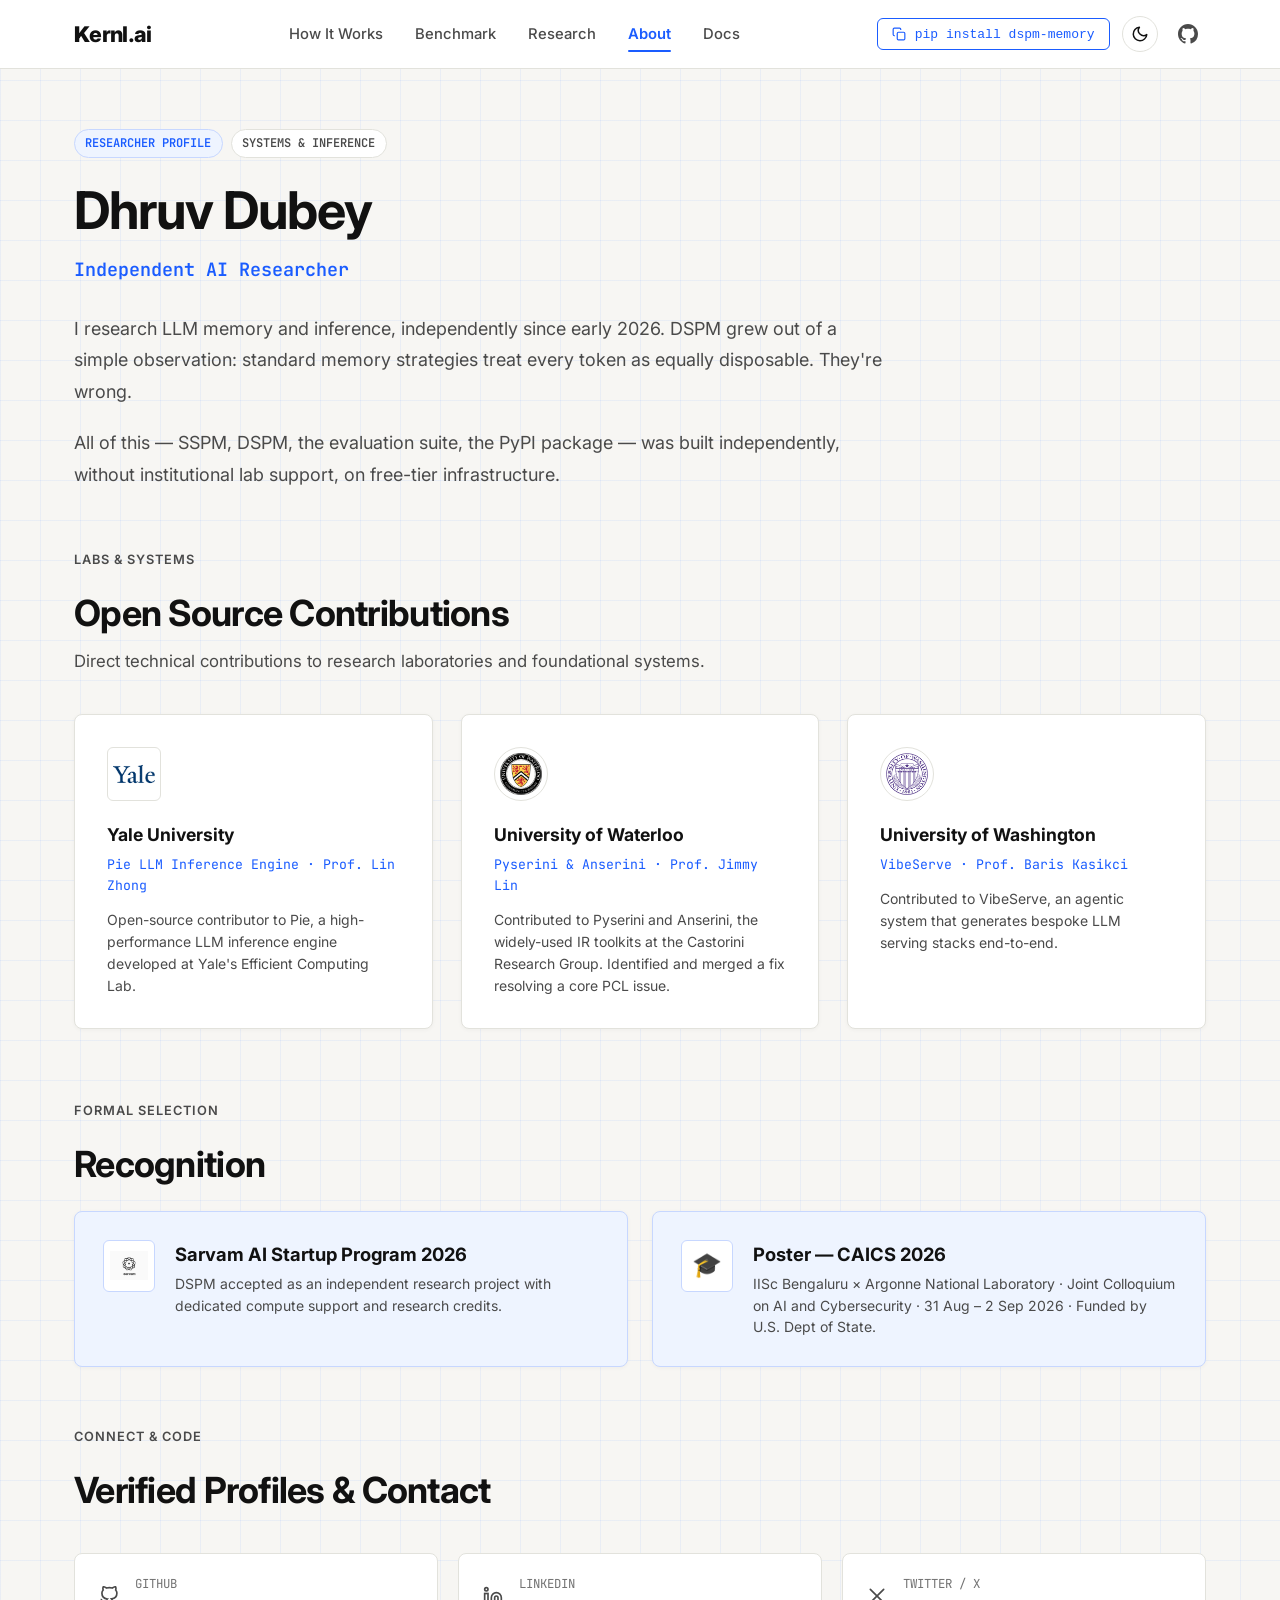
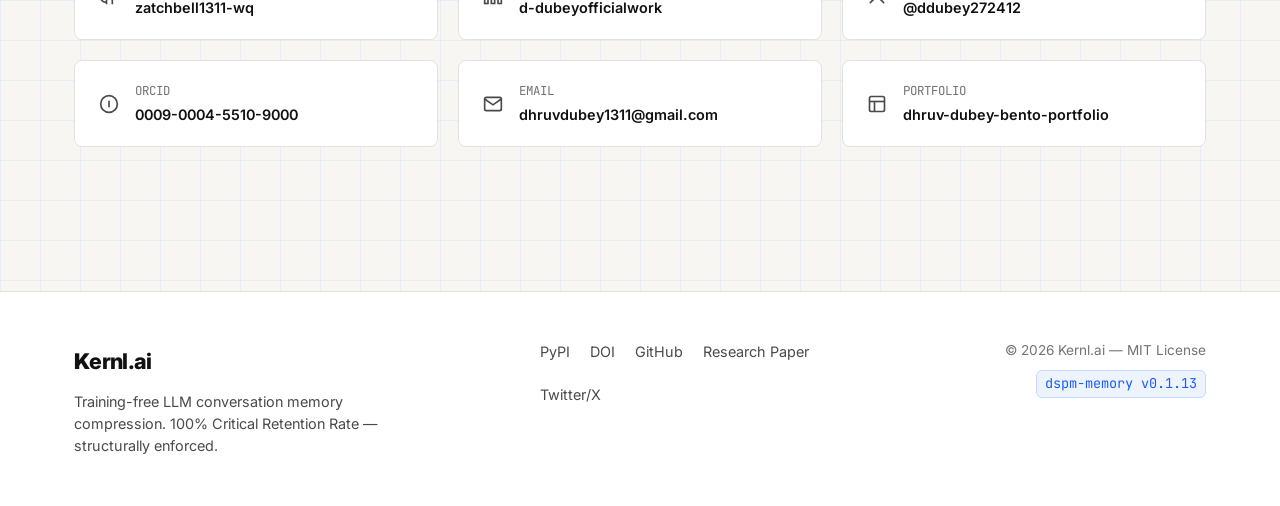
==== about.html @ 8ce54ee8 "feat: complete Kernl.ai website with editorial design, DSPM research, benchmarks, and Vercel config" ====
<!DOCTYPE html>
<html lang="en">
<head>
  <script>
    (function() {
      const t = localStorage.getItem('kernl-theme');
      const s = window.matchMedia('(prefers-color-scheme: dark)').matches ? 'dark' : 'light';
      document.documentElement.setAttribute('data-theme', t || s);
    })();
  </script>
  <meta charset="UTF-8">
  <meta name="viewport" content="width=device-width, initial-scale=1.0">
  <title>About — Dhruv Dubey &middot; Kernl.ai</title>
  <meta name="description" content="Dhruv Dubey is an independent AI researcher working on LLM memory and inference. Creator of DSPM and open-source contributor to Yale, UW, and Waterloo projects.">
  <link rel="icon" type="image/svg+xml" href="favicon.svg">
  <link rel="stylesheet" href="styles.css">
</head>
<body>

  <!-- Page Transition & Loading Splash Screen -->
  <div id="splash-screen">
    <div class="splash-content">
      <div class="splash-logo kernl-logo">
        <span class="logo-mark">K</span><span class="logo-suffix">ernl.ai</span>
      </div>
      <div class="splash-sub">Dynamic Semantic Patch Memory</div>
      <div class="splash-redirect-info"></div>
    </div>
  </div>

  <!-- Shared Top Navigation -->
  <header class="site-header">
    <div class="container nav-container">
      <a href="index.html" class="kernl-logo" aria-label="Kernl.ai Home">
        <span class="logo-mark">K</span><span class="logo-suffix">ernl.ai</span>
      </a>

      <nav>
        <ul class="nav-links">
          <li><a href="how-it-works.html" class="nav-link">How It Works</a></li>
          <li><a href="benchmark.html" class="nav-link">Benchmark</a></li>
          <li><a href="research.html" class="nav-link">Research</a></li>
          <li><a href="about.html" class="nav-link active">About</a></li>
          <li><a href="https://github.com/zatchbell1311-wq/Kernl#readme" target="_blank" rel="noopener noreferrer" class="nav-link">Docs</a></li>
        </ul>
      </nav>

      <div class="nav-actions">
        <button class="pip-copy-btn" title="Click to copy installation command">
          <svg class="copy-icon" viewBox="0 0 24 24">
            <rect x="9" y="9" width="13" height="13" rx="2" ry="2"></rect>
            <path d="M5 15H4a2 2 0 0 1-2-2V4a2 2 0 0 1 2-2h9a2 2 0 0 1 2 2v1"></path>
          </svg>
          <code>pip install dspm-memory</code>
          <span class="tooltip">Copied!</span>
        </button>

        <!-- Theme Toggle Button -->
        <button class="theme-toggle-btn" id="theme-toggle" aria-label="Switch to dark mode" title="Switch to dark mode">
          <svg viewBox="0 0 24 24"><path d="M21 12.79A9 9 0 1 1 11.21 3 7 7 0 0 0 21 12.79z"></path></svg>
        </button>

        <a href="https://github.com/zatchbell1311-wq/Kernl" target="_blank" rel="noopener noreferrer" class="nav-icon-link" aria-label="Kernl on GitHub">
          <svg viewBox="0 0 24 24">
            <path d="M12 0C5.37 0 0 5.37 0 12c0 5.31 3.435 9.795 8.205 11.385.6.105.825-.255.825-.57 0-.285-.015-1.23-.015-2.235-3.015.555-3.795-.735-4.035-1.41-.135-.345-.72-1.41-1.23-1.695-.42-.225-1.02-.78-.015-.795.945-.015 1.62.87 1.845 1.23 1.08 1.815 2.805 1.305 3.495.99.105-.78.42-1.305.765-1.605-2.67-.3-5.46-1.335-5.46-5.925 0-1.305.465-2.385 1.23-3.225-.12-.3-.54-1.53.12-3.18 0 0 1.005-.315 3.3 1.23.96-.27 1.98-.405 3-.405s2.04.135 3 .405c2.295-1.56 3.3-1.23 3.3-1.23.66 1.65.24 2.88.12 3.18.765.84 1.23 1.905 1.23 3.225 0 4.605-2.805 5.625-5.475 5.925.435.375.81 1.095.81 2.22 0 1.605-.015 2.895-.015 3.3 0 .315.225.69.825.57A12.02 12.02 0 0024 12c0-6.63-5.37-12-12-12z"/>
          </svg>
        </a>

        <button class="mobile-toggle" aria-label="Toggle navigation menu">
          <svg viewBox="0 0 24 24">
            <line x1="3" y1="12" x2="21" y2="12"></line>
            <line x1="3" y1="6" x2="21" y2="6"></line>
            <line x1="3" y1="18" x2="21" y2="18"></line>
          </svg>
        </button>
      </div>
    </div>

    <!-- Mobile Drawer -->
    <div class="mobile-drawer">
      <a href="how-it-works.html" class="nav-link">How It Works</a>
      <a href="benchmark.html" class="nav-link">Benchmark</a>
      <a href="research.html" class="nav-link">Research</a>
      <a href="about.html" class="nav-link active">About</a>
      <a href="https://github.com/zatchbell1311-wq/Kernl#readme" target="_blank" rel="noopener noreferrer" class="nav-link">Docs</a>
      <button class="pip-copy-btn copy-pip-action" style="width: 100%; justify-content: center;">
        <code>pip install dspm-memory</code>
      </button>
    </div>
  </header>

  <!-- Page Content -->
  <main>
    <div class="container" style="padding-top: 60px; padding-bottom: 80px;">
      
      <!-- Profile & Header Section -->
      <header class="author-header">
        <div>
          <div class="badge-row">
            <span class="badge blue-tint">RESEARCHER PROFILE</span>
            <span class="badge">SYSTEMS &amp; INFERENCE</span>
          </div>
          <h1 class="section-title" style="font-size: 3.25rem;">
            Dhruv Dubey
          </h1>
          <div style="font-family: var(--font-mono); font-size: 1.15rem; color: var(--accent); font-weight: 600; margin-bottom: 1.75rem;">
            Independent AI Researcher
          </div>

          <div style="font-size: 1.125rem; color: var(--text); line-height: 1.75; max-width: 820px;">
            <p style="margin-bottom: 1.25rem;">
              I research LLM memory and inference, independently since early 2026. DSPM grew out of a simple observation: standard memory strategies treat every token as equally disposable. They're wrong.
            </p>
            <p>
              All of this &mdash; SSPM, DSPM, the evaluation suite, the PyPI package &mdash; was built independently, without institutional lab support, on free-tier infrastructure.
            </p>
          </div>
        </div>
      </header>

      <!-- Open Source Contributions (With Real Logos) -->
      <section style="margin: 60px 0;">
        <span class="section-label">LABS &amp; SYSTEMS</span>
        <h2 class="section-title">Open Source Contributions</h2>
        <p class="section-subtitle">
          Direct technical contributions to research laboratories and foundational systems.
        </p>

        <div class="contrib-grid">
          
          <!-- YALE UNIVERSITY -->
          <div class="contrib-card">
            <div class="contrib-logo-box" title="Yale University Official Logo">
              <img src="images/yale-white-badge.png" alt="Yale University Logo" class="brand-logo-img">
            </div>
            <h3 class="contrib-univ">Yale University</h3>
            <div class="contrib-lab">Pie LLM Inference Engine &middot; Prof. Lin Zhong</div>
            <p class="contrib-desc">
              Open-source contributor to Pie, a high-performance LLM inference engine developed at Yale's Efficient Computing Lab.
            </p>
          </div>

          <!-- UNIVERSITY OF WATERLOO -->
          <div class="contrib-card">
            <div class="contrib-logo-box round-badge" title="University of Waterloo Official Heraldic Seal">
              <img src="images/waterloo-seal.png" alt="University of Waterloo Seal" class="brand-logo-img">
            </div>
            <h3 class="contrib-univ">University of Waterloo</h3>
            <div class="contrib-lab">Pyserini &amp; Anserini &middot; Prof. Jimmy Lin</div>
            <p class="contrib-desc">
              Contributed to Pyserini and Anserini, the widely-used IR toolkits at the Castorini Research Group. Identified and merged a fix resolving a core PCL issue.
            </p>
          </div>

          <!-- UNIVERSITY OF WASHINGTON -->
          <div class="contrib-card">
            <div class="contrib-logo-box round-badge" title="University of Washington Official Seal">
              <img src="images/uw-seal.png" alt="University of Washington Seal" class="brand-logo-img">
            </div>
            <h3 class="contrib-univ">University of Washington</h3>
            <div class="contrib-lab">VibeServe &middot; Prof. Baris Kasikci</div>
            <p class="contrib-desc">
              Contributed to VibeServe, an agentic system that generates bespoke LLM serving stacks end-to-end.
            </p>
          </div>

        </div>
      </section>

      <!-- Recognition Section (Sarvam AI & CAICS) -->
      <section style="margin: 60px 0;">
        <span class="section-label">FORMAL SELECTION</span>
        <h2 class="section-title">Recognition</h2>

        <div style="display: grid; grid-template-columns: 1fr 1fr; gap: 1.5rem; margin-top: 1.5rem;">
          
          <!-- Sarvam AI Card -->
          <div class="card" style="display: flex; gap: 1.25rem; align-items: flex-start; background: var(--recog-bg); border-color: var(--recog-border);">
            <div style="width: 52px; height: 52px; border-radius: var(--radius-sm); background: var(--surface); border: 1px solid var(--recog-border); display: flex; align-items: center; justify-content: center; flex-shrink: 0; padding: 6px;">
              <img src="images/sarvam-official.png" alt="Sarvam AI Official Logo" class="brand-logo-img sarvam-brand-img">
            </div>
            <div>
              <h3 style="font-size: 1.15rem; font-weight: 700; color: var(--heading); margin-bottom: 0.25rem;">
                Sarvam AI Startup Program 2026
              </h3>
              <p style="font-size: 0.875rem; color: var(--text); line-height: 1.55;">
                DSPM accepted as an independent research project with dedicated compute support and research credits.
              </p>
            </div>
          </div>

          <!-- Poster CAICS Card -->
          <div class="card" style="display: flex; gap: 1.25rem; align-items: flex-start; background: var(--recog-bg); border-color: var(--recog-border);">
            <div style="width: 52px; height: 52px; border-radius: var(--radius-sm); background: var(--surface); border: 1px solid var(--recog-border); display: flex; align-items: center; justify-content: center; flex-shrink: 0; font-size: 1.5rem;">
              🎓
            </div>
            <div>
              <h3 style="font-size: 1.15rem; font-weight: 700; color: var(--heading); margin-bottom: 0.25rem;">
                Poster &mdash; CAICS 2026
              </h3>
              <p style="font-size: 0.875rem; color: var(--text); line-height: 1.55;">
                IISc Bengaluru &times; Argonne National Laboratory &middot; Joint Colloquium on AI and Cybersecurity &middot; 31 Aug &ndash; 2 Sep 2026 &middot; Funded by U.S. Dept of State.
              </p>
            </div>
          </div>

        </div>
      </section>

      <!-- Links Row -->
      <section style="margin: 60px 0 20px;">
        <span class="section-label">CONNECT &amp; CODE</span>
        <h2 class="section-title">Verified Profiles &amp; Contact</h2>

        <div class="links-row-grid">
          
          <!-- GitHub -->
          <a href="https://github.com/zatchbell1311-wq" target="_blank" rel="noopener noreferrer" class="link-contact-card">
            <svg viewBox="0 0 24 24">
              <path d="M9 19c-5 1.5-5-2.5-7-3m14 6v-3.87a3.37 3.37 0 0 0-.94-2.61c3.14-.35 6.44-1.54 6.44-7A5.44 5.44 0 0 0 20 4.77 5.07 5.07 0 0 0 19.91 1S18.73.65 16 2.48a13.38 13.38 0 0 0-7 0C6.27.65 5.09 1 5.09 1A5.07 5.07 0 0 0 5 4.77a5.44 5.44 0 0 0-1.5 3.78c0 5.42 3.3 6.61 6.44 7A3.37 3.37 0 0 0 9 18.13V22"></path>
            </svg>
            <div>
              <div class="info-title">GitHub</div>
              <div class="info-val">zatchbell1311-wq</div>
            </div>
          </a>

          <!-- LinkedIn -->
          <a href="https://linkedin.com/in/d-dubeyofficialwork" target="_blank" rel="noopener noreferrer" class="link-contact-card">
            <svg viewBox="0 0 24 24">
              <path d="M16 8a6 6 0 0 1 6 6v7h-4v-7a2 2 0 0 0-2-2 2 2 0 0 0-2 2v7h-4v-7a6 6 0 0 1 6-6z"></path>
              <rect x="2" y="9" width="4" height="12"></rect>
              <circle cx="4" cy="4" r="2"></circle>
            </svg>
            <div>
              <div class="info-title">LinkedIn</div>
              <div class="info-val">d-dubeyofficialwork</div>
            </div>
          </a>

          <!-- Twitter/X -->
          <a href="https://x.com/ddubey272412" target="_blank" rel="noopener noreferrer" class="link-contact-card">
            <svg viewBox="0 0 24 24" fill="none">
              <path d="M4 4l16 16m0-16L4 20" stroke="currentColor" stroke-width="2" stroke-linecap="round"/>
            </svg>
            <div>
              <div class="info-title">Twitter / X</div>
              <div class="info-val">@ddubey272412</div>
            </div>
          </a>

          <!-- ORCID -->
          <a href="https://orcid.org/0009-0004-5510-9000" target="_blank" rel="noopener noreferrer" class="link-contact-card">
            <svg viewBox="0 0 24 24">
              <circle cx="12" cy="12" r="10"></circle>
              <line x1="12" y1="8" x2="12" y2="16"></line>
              <line x1="8" y1="8" x2="8.01" y2="8"></line>
            </svg>
            <div>
              <div class="info-title">ORCID</div>
              <div class="info-val">0009-0004-5510-9000</div>
            </div>
          </a>

          <!-- Email -->
          <a href="mailto:dhruvdubey1311@gmail.com" class="link-contact-card">
            <svg viewBox="0 0 24 24">
              <path d="M4 4h16c1.1 0 2 .9 2 2v12c0 1.1-.9 2-2 2H4c-1.1 0-2-.9-2-2V6c0-1.1.9-2 2-2z"></path>
              <polyline points="22,6 12,13 2,6"></polyline>
            </svg>
            <div>
              <div class="info-title">Email</div>
              <div class="info-val">dhruvdubey1311@gmail.com</div>
            </div>
          </a>

          <!-- Portfolio -->
          <a href="https://dhruv-dubey-bento-portfolio.vercel.app" target="_blank" rel="noopener noreferrer" class="link-contact-card">
            <svg viewBox="0 0 24 24">
              <rect x="3" y="3" width="18" height="18" rx="2" ry="2"></rect>
              <line x1="3" y1="9" x2="21" y2="9"></line>
              <line x1="9" y1="21" x2="9" y2="9"></line>
            </svg>
            <div>
              <div class="info-title">Portfolio</div>
              <div class="info-val">dhruv-dubey-bento-portfolio</div>
            </div>
          </a>

        </div>
      </section>

    </div>
  </main>

  <!-- Shared Footer -->
  <footer class="site-footer">
    <div class="container footer-container">
      <div class="footer-brand">
        <a href="index.html" class="kernl-logo">
          <span class="logo-mark">K</span><span class="logo-suffix">ernl.ai</span>
        </a>
        <p>
          Training-free LLM conversation memory compression. 100% Critical Retention Rate — structurally enforced.
        </p>
      </div>

      <div class="footer-center-links">
        <a href="https://pypi.org/project/dspm-memory/" target="_blank" rel="noopener noreferrer">PyPI</a>
        <a href="https://doi.org/10.5281/zenodo.19438636" target="_blank" rel="noopener noreferrer">DOI</a>
        <a href="https://github.com/zatchbell1311-wq/Kernl" target="_blank" rel="noopener noreferrer">GitHub</a>
        <a href="research.html">Research Paper</a>
        <a href="https://x.com/ddubey272412" target="_blank" rel="noopener noreferrer">Twitter/X</a>
      </div>

      <div class="footer-right">
        <div>&copy; 2026 Kernl.ai &mdash; MIT License</div>
        <div class="version-tag">dspm-memory v0.1.13</div>
      </div>
    </div>
  </footer>

  <script src="main.js"></script>
</body>
</html>
---- styles.css ----
/* ==========================================================================
   KERNL.AI — WARM EDITORIAL DESIGN SYSTEM WITH DUAL THEME (LIGHT + DARK)
   Light: Warm Off-White (#F7F6F3), Serif Hero, Pure Blue (#1A5CFF) Accents
   Dark:  Warm Deep Near-Black (#0D0D0F), Surface (#16161A), Shifted Blue (#4D8FFF)
   ========================================================================== */

@import url('https://fonts.googleapis.com/css2?family=Inter:wght@400;500;600;700;800&family=JetBrains+Mono:wght@400;500;600;700&family=Lora:ital,wght@0,600;0,700;1,600;1,700&display=swap');

:root {
  /* LIGHT THEME PALETTE */
  --bg:           #F7F6F3;
  --surface:      #FFFFFF;
  --surface-hover:#FAF9F6;
  --text:         #4A4A4A;
  --text-muted:   #737373;
  --heading:      #111111;
  --accent:       #1A5CFF;
  --accent-hover: #0f4de0;
  --accent-light: #EEF4FF;
  --border:       #E2E2DC;

  /* Code block */
  --code-bg:      #1A1A1A;
  --code-border:  #333333;
  --code-accent:  #00C9A7;
  --code-text:    #E2E2DC;

  /* Recognition & Highlights */
  --recog-bg:     #EEF4FF;
  --recog-border: #C7D7FF;

  /* Problem section columns */
  --without-bg:    #FFF8F8;
  --without-border:#FFD5D5;
  --with-bg:       #F0F7FF;
  --with-border:   #C7D7FF;

  --danger-red:   #CC2222;

  /* Navbar & Footer */
  --navbar-bg:    #FFFFFF;
  --footer-bg:    #FFFFFF;
  --logo-text:    #111111;
  --logo-accent:  #1A5CFF;

  /* CTA & Toggle */
  --pip-bg:       #FFFFFF;
  --pip-border:   #1A5CFF;
  --pip-text:     #1A5CFF;
  --pip-hover-bg: #1A5CFF;
  --pip-hover-text:#FFFFFF;

  --toggle-hover-bg: #EEF4FF;

  /* Line Grid Background */
  --grid-line-color: rgba(26, 92, 255, 0.06);

  --font-sans: 'Inter', -apple-system, BlinkMacSystemFont, "Segoe UI", Roboto, sans-serif;
  --font-serif: 'Lora', Georgia, Cambria, "Times New Roman", serif;
  --font-mono: 'JetBrains Mono', ui-monospace, Menlo, Monaco, monospace;

  --radius-sm: 6px;
  --radius-md: 8px;
  --radius-lg: 12px;
  --radius-full: 9999px;

  --transition-fast: 150ms cubic-bezier(0.4, 0, 0.2, 1);
  --transition-logo: 600ms cubic-bezier(0.2, 0.8, 0.2, 1);
  --transition-theme: 300ms ease;
}

[data-theme="dark"] {
  /* DARK THEME PALETTE */
  --bg:           #0D0D0F;
  --surface:      #16161A;
  --surface-hover:#1F1F24;
  --text:         #C8C8D0;
  --text-muted:   #888894;
  --heading:      #F0F0F5;
  --accent:       #4D8FFF; /* shifted lighter blue for dark contrast */
  --accent-hover: #6ea4ff;
  --accent-light: #0F1628;
  --border:       #1E1E2A;

  /* Code block */
  --code-bg:      #0A0A0C;
  --code-border:  #1E1E2A;
  --code-accent:  #00C9A7;
  --code-text:    #D5D5E0;

  /* Recognition */
  --recog-bg:     #0F1628;
  --recog-border: #1E2E4A;

  /* Problem section columns */
  --without-bg:    #1A0E0E;
  --without-border:#3A1A1A;
  --with-bg:       #0A1220;
  --with-border:   #1A2A40;

  --danger-red:   #FF5555;

  /* Navbar & Footer */
  --navbar-bg:    #0D0D0F;
  --footer-bg:    #0D0D0F;
  --logo-text:    #F0F0F5;
  --logo-accent:  #4D8FFF;

  /* CTA & Toggle */
  --pip-bg:       #16161A;
  --pip-border:   #1E1E2A;
  --pip-text:     #4D8FFF;
  --pip-hover-bg: #0A0A0C;
  --pip-hover-text:#4D8FFF;

  --toggle-hover-bg: #1E1E2E;

  /* Line Grid Background */
  --grid-line-color: rgba(77, 143, 255, 0.04);
}

/* --------------------------------------------------------------------------
   Reset & Page Scaffolding with Theme Transitions
   -------------------------------------------------------------------------- */
*, *::before, *::after {
  box-sizing: border-box;
  margin: 0;
  padding: 0;
  transition: background-color var(--transition-theme),
              color var(--transition-theme),
              border-color var(--transition-theme);
}

html {
  font-size: 16px;
  scroll-behavior: smooth;
  background-color: var(--bg);
  color: var(--text);
  font-family: var(--font-sans);
  -webkit-font-smoothing: antialiased;
  -moz-osx-font-smoothing: grayscale;
}

body {
  min-height: 100vh;
  display: flex;
  flex-direction: column;
  background-color: var(--bg);
  background-image: 
    linear-gradient(var(--grid-line-color) 1px, transparent 1px),
    linear-gradient(90deg, var(--grid-line-color) 1px, transparent 1px);
  background-size: 40px 40px;
  line-height: 1.6;
  color: var(--text);
  overflow-x: hidden;
}

main {
  flex: 1;
}

/* Scrollbar */
::-webkit-scrollbar {
  width: 8px;
  height: 8px;
}

::-webkit-scrollbar-track {
  background: var(--bg);
}

::-webkit-scrollbar-thumb {
  background: var(--border);
  border-radius: 4px;
}

::-webkit-scrollbar-thumb:hover {
  background: var(--accent);
}

a {
  color: var(--accent);
  text-decoration: none;
}

a:hover {
  color: var(--accent-hover);
}

.container {
  width: 100%;
  max-width: 1180px;
  margin: 0 auto;
  padding: 0 1.5rem;
}

/* --------------------------------------------------------------------------
   BRAND & LOGO ANIMATION (K absorbs ernl.ai)
   -------------------------------------------------------------------------- */
.kernl-logo {
  display: inline-flex;
  align-items: center;
  font-family: var(--font-sans);
  font-weight: 800;
  font-size: 1.35rem;
  letter-spacing: -0.03em;
  color: var(--logo-text);
  text-decoration: none;
  cursor: pointer;
  user-select: none;
  padding: 0.25rem 0;
}

.logo-mark {
  display: inline-block;
  color: var(--logo-text);
  font-weight: 900;
  transform-origin: center left;
  transition: transform var(--transition-logo), color var(--transition-logo);
}

.logo-suffix {
  display: inline-block;
  overflow: hidden;
  white-space: nowrap;
  max-width: 120px;
  opacity: 1;
  color: var(--logo-text);
  transform: translateX(0);
  transition: max-width var(--transition-logo), opacity var(--transition-logo), transform var(--transition-logo);
}

/* Hover & Splash Absorption */
.kernl-logo:hover .logo-mark,
.kernl-logo.absorbed .logo-mark {
  transform: scale(1.35);
  color: var(--logo-accent);
}

.kernl-logo:hover .logo-suffix,
.kernl-logo.absorbed .logo-suffix {
  max-width: 0;
  opacity: 0;
  transform: translateX(-16px) scale(0.6);
  pointer-events: none;
}

/* --------------------------------------------------------------------------
   PAGE TRANSITION & SPLASH SCREEN (Universal Across All Pages & Redirects)
   -------------------------------------------------------------------------- */
#splash-screen {
  position: fixed;
  inset: 0;
  background-color: var(--bg);
  background-image: 
    linear-gradient(var(--grid-line-color) 1px, transparent 1px),
    linear-gradient(90deg, var(--grid-line-color) 1px, transparent 1px);
  background-size: 40px 40px;
  z-index: 99999;
  display: flex;
  flex-direction: column;
  align-items: center;
  justify-content: center;
  opacity: 1;
  visibility: visible;
  transition: opacity 0.35s cubic-bezier(0.16, 1, 0.3, 1), visibility 0.35s ease;
  pointer-events: auto;
}

#splash-screen.fade-out {
  opacity: 0;
  visibility: hidden;
  pointer-events: none;
}

#splash-screen.navigating-out {
  opacity: 1;
  visibility: visible;
  pointer-events: auto;
}

.splash-content {
  display: flex;
  flex-direction: column;
  align-items: center;
  justify-content: center;
  text-align: center;
  padding: 2rem;
}

.splash-logo {
  font-size: 3.8rem;
  font-weight: 800;
  letter-spacing: -0.04em;
  display: inline-flex;
  align-items: center;
  justify-content: center;
}

.splash-logo .logo-mark {
  font-size: 4.2rem;
  font-weight: 900;
  color: var(--logo-text);
  transform-origin: center;
  transition: transform 0.45s cubic-bezier(0.16, 1, 0.3, 1),
              color 0.35s ease,
              filter 0.35s ease;
}

.splash-logo .logo-suffix {
  font-size: 3.8rem;
  color: var(--logo-text);
  max-width: 240px;
  overflow: hidden;
  white-space: nowrap;
  display: inline-block;
  opacity: 1;
  transform: translateX(0);
  transition: max-width 0.45s cubic-bezier(0.16, 1, 0.3, 1),
              opacity 0.35s ease,
              transform 0.45s cubic-bezier(0.16, 1, 0.3, 1);
}

/* Absorbed state for Splash & Navigation transitions */
.splash-logo.absorbed .logo-mark,
.kernl-logo.absorbed .logo-mark {
  transform: scale(1.4);
  color: var(--accent);
  filter: drop-shadow(0 0 20px rgba(26, 92, 255, 0.5));
}

[data-theme="dark"] .splash-logo.absorbed .logo-mark,
[data-theme="dark"] .kernl-logo.absorbed .logo-mark {
  filter: drop-shadow(0 0 24px rgba(77, 143, 255, 0.7));
}

.splash-logo.absorbed .logo-suffix,
.kernl-logo.absorbed .logo-suffix {
  max-width: 0;
  opacity: 0;
  transform: translateX(-30px) scale(0.5);
  pointer-events: none;
}

.splash-sub {
  margin-top: 1.5rem;
  font-family: var(--font-mono);
  font-size: 0.85rem;
  color: var(--text-muted);
  letter-spacing: 0.1em;
  text-transform: uppercase;
}

.splash-redirect-info {
  margin-top: 1rem;
  font-family: var(--font-mono);
  font-size: 0.85rem;
  color: var(--accent);
  opacity: 0;
  transform: translateY(6px);
  transition: all 0.25s ease;
}

.splash-redirect-info.visible {
  opacity: 1;
  transform: translateY(0);
}

/* --------------------------------------------------------------------------
   NAVBAR & THEME TOGGLE
   -------------------------------------------------------------------------- */
.site-header {
  position: sticky;
  top: 0;
  z-index: 100;
  width: 100%;
  background: var(--navbar-bg);
  border-bottom: 1px solid var(--border);
}

.nav-container {
  display: flex;
  align-items: center;
  justify-content: space-between;
  height: 4.25rem;
}

.nav-links {
  display: flex;
  align-items: center;
  gap: 2rem;
  list-style: none;
}

.nav-link {
  font-size: 0.925rem;
  font-weight: 500;
  color: var(--text);
  position: relative;
  padding: 0.4rem 0;
}

.nav-link:hover {
  color: var(--heading);
}

.nav-link.active {
  color: var(--accent);
  font-weight: 600;
}

.nav-link.active::after {
  content: '';
  position: absolute;
  bottom: -2px;
  left: 0;
  right: 0;
  height: 2px;
  background: var(--accent);
  border-radius: 2px;
}

.nav-actions {
  display: flex;
  align-items: center;
  gap: 0.75rem;
}

/* Monospace Pip Install CTA Button */
.pip-copy-btn {
  display: inline-flex;
  align-items: center;
  gap: 0.55rem;
  padding: 0.45rem 0.9rem;
  font-family: var(--font-mono);
  font-size: 0.815rem;
  font-weight: 500;
  color: var(--pip-text);
  background: var(--pip-bg);
  border: 1px solid var(--pip-border);
  border-radius: var(--radius-sm);
  cursor: pointer;
  position: relative;
  transition: all var(--transition-fast);
}

.pip-copy-btn:hover {
  background: var(--pip-hover-bg);
  color: var(--pip-hover-text);
}

.pip-copy-btn .copy-icon {
  width: 14px;
  height: 14px;
  stroke: currentColor;
  stroke-width: 2;
  fill: none;
}

.pip-copy-btn .tooltip {
  position: absolute;
  top: calc(100% + 8px);
  left: 50%;
  transform: translateX(-50%);
  background: var(--heading);
  color: var(--bg);
  font-family: var(--font-mono);
  font-size: 0.75rem;
  padding: 0.3rem 0.65rem;
  border-radius: var(--radius-sm);
  box-shadow: 0 4px 12px rgba(0, 0, 0, 0.25);
  pointer-events: none;
  opacity: 0;
  visibility: hidden;
  transition: opacity 0.2s, visibility 0.2s;
  white-space: nowrap;
  z-index: 10;
}

.pip-copy-btn .tooltip.show {
  opacity: 1;
  visibility: visible;
}

/* Theme Toggle Button */
.theme-toggle-btn {
  width: 36px;
  height: 36px;
  border-radius: 50%;
  background: transparent;
  border: 1px solid var(--border);
  color: var(--heading);
  display: inline-flex;
  align-items: center;
  justify-content: center;
  cursor: pointer;
  padding: 0;
  font-size: 1.05rem;
  line-height: 1;
  transition: background-color var(--transition-fast), border-color var(--transition-fast);
  user-select: none;
}

.theme-toggle-btn:hover {
  background: var(--toggle-hover-bg);
}

.theme-toggle-btn svg {
  width: 18px;
  height: 18px;
  fill: none;
  stroke: currentColor;
  stroke-width: 2;
  stroke-linecap: round;
  stroke-linejoin: round;
}

.nav-icon-link {
  display: inline-flex;
  align-items: center;
  justify-content: center;
  width: 2.25rem;
  height: 2.25rem;
  border-radius: var(--radius-sm);
  color: var(--text);
}

.nav-icon-link:hover {
  color: var(--heading);
}

.nav-icon-link svg {
  width: 20px;
  height: 20px;
  fill: currentColor;
}

/* Mobile Nav Drawer */
.mobile-toggle {
  display: none;
  background: none;
  border: none;
  color: var(--heading);
  cursor: pointer;
  padding: 0.5rem;
}

.mobile-toggle svg {
  width: 24px;
  height: 24px;
  stroke: currentColor;
  stroke-width: 2;
}

.mobile-drawer {
  display: none;
  position: fixed;
  top: 4.25rem;
  left: 0;
  right: 0;
  background: var(--navbar-bg);
  border-bottom: 1px solid var(--border);
  padding: 1.5rem;
  flex-direction: column;
  gap: 1.25rem;
  z-index: 99;
}

.mobile-drawer.open {
  display: flex;
}

/* --------------------------------------------------------------------------
   FOOTER (Flush to bottom)
   -------------------------------------------------------------------------- */
.site-footer {
  margin-top: auto;
  border-top: 1px solid var(--border);
  background: var(--footer-bg);
  padding: 3rem 0;
  position: relative;
  z-index: 10;
}

.footer-container {
  display: grid;
  grid-template-columns: 1.5fr 1.2fr 1fr;
  gap: 2.5rem;
  align-items: start;
}

.footer-brand p {
  color: var(--text);
  font-size: 0.9rem;
  line-height: 1.55;
  margin-top: 0.5rem;
  max-width: 360px;
}

.footer-center-links {
  display: flex;
  flex-wrap: wrap;
  gap: 1.25rem;
  font-size: 0.9rem;
  color: var(--text);
}

.footer-center-links a {
  color: var(--text);
}

.footer-center-links a:hover {
  color: var(--accent);
}

.footer-right {
  text-align: right;
  font-size: 0.85rem;
  color: var(--text-muted);
}

.footer-right .version-tag {
  display: inline-block;
  font-family: var(--font-mono);
  color: var(--accent);
  background: var(--accent-light);
  padding: 0.15rem 0.5rem;
  border-radius: var(--radius-sm);
  margin-top: 0.5rem;
  border: 1px solid var(--recog-border);
}

/* --------------------------------------------------------------------------
   HERO CARD CONTAINER & ANIMATED GLITTER BORDER (CSS Houdini @property)
   -------------------------------------------------------------------------- */
@property --border-angle {
  syntax: '<angle>';
  initial-value: 0deg;
  inherits: false;
}

.hero-card {
  position: relative;
  background: #16161A;
  border-radius: 20px;
  padding: 48px;
  margin: 24px auto 40px;
  max-width: 1200px;
  overflow: hidden;
  box-shadow: 0 4px 30px rgba(0, 0, 0, 0.5);
  border: 1px solid rgba(255, 255, 255, 0.08);
}

/* Light mode adjustments */
:root:not([data-theme="dark"]) .hero-card,
[data-theme="light"] .hero-card {
  background: #FFFFFF;
  box-shadow: 0 2px 24px rgba(0, 0, 0, 0.06);
  border: 1px solid rgba(0, 0, 0, 0.06);
}

[data-theme="dark"] .hero-card {
  background: #16161A;
  box-shadow: 0 4px 30px rgba(0, 0, 0, 0.5);
  border: 1px solid rgba(255, 255, 255, 0.08);
}

/* STEP 2 — GLITTER BORDER (the moving line that traces the perimeter) */
.hero-card::before {
  content: '';
  position: absolute;
  inset: 0;
  border-radius: 20px;
  background: conic-gradient(
    from var(--border-angle),
    transparent 0%,
    transparent 65%,
    rgba(77, 143, 255, 0.15) 72%,
    rgba(77, 143, 255, 0.8) 78%,
    rgba(255, 255, 255, 0.95) 82%,
    rgba(77, 143, 255, 0.8) 86%,
    rgba(0, 201, 167, 0.4) 90%,
    transparent 95%,
    transparent 100%
  );
  -webkit-mask:
    linear-gradient(#fff 0 0) content-box,
    linear-gradient(#fff 0 0);
  -webkit-mask-composite: xor;
  mask-composite: exclude;
  padding: 1.5px;
  animation: border-rotate 3.5s linear infinite;
  z-index: 1;
  pointer-events: none;
  will-change: transform;
}

[data-theme="light"] .hero-card::before,
:root:not([data-theme="dark"]) .hero-card::before {
  opacity: 0.7;
}

[data-theme="dark"] .hero-card::before {
  opacity: 1;
}

@keyframes border-rotate {
  to { --border-angle: 360deg; }
}

/* Glow behind the moving line */
.hero-card::after {
  content: '';
  position: absolute;
  inset: 0;
  border-radius: 20px;
  background: conic-gradient(
    from var(--border-angle),
    transparent 0%,
    transparent 70%,
    rgba(77, 143, 255, 0.3) 80%,
    rgba(77, 143, 255, 0.1) 90%,
    transparent 100%
  );
  -webkit-mask:
    linear-gradient(#fff 0 0) content-box,
    linear-gradient(#fff 0 0);
  -webkit-mask-composite: xor;
  mask-composite: exclude;
  padding: 3px;
  filter: blur(8px);
  animation: border-rotate 3.5s linear infinite;
  z-index: 1;
  pointer-events: none;
  will-change: transform;
}

/* STEP 4 — BACKGROUND GLOW PATCHES */
.glow-patch {
  position: absolute;
  pointer-events: none;
  z-index: 0;
  border-radius: 50%;
  filter: blur(60px);
}

.glow-left {
  width: 500px;
  height: 400px;
  top: -100px;
  left: -100px;
  background: radial-gradient(
    ellipse,
    rgba(26, 92, 255, 0.12) 0%,
    transparent 70%
  );
}

[data-theme="light"] .glow-left,
:root:not([data-theme="dark"]) .glow-left {
  background: radial-gradient(
    ellipse,
    rgba(26, 92, 255, 0.07) 0%,
    transparent 70%
  );
}

.glow-right {
  width: 400px;
  height: 350px;
  top: -80px;
  right: -80px;
  background: radial-gradient(
    ellipse,
    rgba(0, 201, 167, 0.08) 0%,
    transparent 70%
  );
}

/* All actual hero content must be z-index: 1 so it sits above the glow patches */
.hero-card > *:not(.glow-patch) {
  position: relative;
  z-index: 1;
}

/* Recognition section patch */
.glow-patch-3 {
  inset: -30px;
  background: radial-gradient(
    ellipse at center,
    rgba(26, 92, 255, 0.05) 0%,
    transparent 60%
  );
  filter: blur(60px);
}

[data-theme="dark"] .glow-patch-3 {
  background: radial-gradient(
    ellipse at center,
    rgba(77, 143, 255, 0.075) 0%,
    transparent 60%
  );
}

@media (prefers-reduced-motion: reduce) {
  .hero-card::before,
  .hero-card::after {
    animation: none;
  }
}

.hero-grid {
  display: grid;
  grid-template-columns: 1.15fr 0.85fr;
  gap: 3.5rem;
  align-items: center;
}

/* Credential pill - prominent, above headline */
.hero-credential-pill {
  display: inline-flex;
  align-items: center;
  gap: 0.5rem;
  background: var(--accent-light);
  border: 1px solid var(--accent);
  color: var(--accent);
  font-size: 13px;
  font-weight: 500;
  padding: 0.4rem 0.9rem;
  border-radius: var(--radius-full);
  margin-bottom: 1.25rem;
  text-decoration: none;
  transition: all var(--transition-fast);
}

.hero-credential-pill:hover {
  filter: brightness(0.95);
  color: var(--accent-hover);
}

.badge-row {
  display: flex;
  flex-wrap: wrap;
  gap: 0.5rem;
  margin-bottom: 1.25rem;
}

.badge {
  display: inline-flex;
  align-items: center;
  font-family: var(--font-mono);
  font-size: 0.75rem;
  font-weight: 600;
  padding: 0.25rem 0.65rem;
  border-radius: var(--radius-full);
  background: var(--surface);
  border: 1px solid var(--border);
  color: var(--text);
  text-transform: uppercase;
}

.badge.blue-tint {
  background: var(--accent-light);
  border-color: var(--recog-border);
  color: var(--accent);
}

/* Hero Headline ONLY in Lora / Serif */
.hero-headline {
  font-family: var(--font-serif);
  font-weight: 700;
  font-size: 3.4rem;
  line-height: 1.15;
  color: var(--heading);
  letter-spacing: -0.02em;
  margin-bottom: 1.25rem;
}

.hero-headline .blue-line {
  color: var(--accent);
  display: block;
}

.hero-subheadline {
  font-size: 1.125rem;
  color: var(--text);
  line-height: 1.65;
  max-width: 580px;
}

.btn-group {
  display: flex;
  flex-wrap: wrap;
  gap: 1rem;
  margin-top: 2rem;
}

.btn {
  display: inline-flex;
  align-items: center;
  gap: 0.5rem;
  padding: 0.75rem 1.4rem;
  font-size: 0.925rem;
  font-weight: 600;
  border-radius: var(--radius-sm);
  cursor: pointer;
  transition: all var(--transition-fast);
  border: 1px solid transparent;
}

.btn-primary {
  background: var(--accent);
  color: #FFFFFF;
}

.btn-primary:hover {
  background: var(--accent-hover);
  color: #FFFFFF;
}

.btn-ghost {
  background: var(--surface);
  color: var(--heading);
  border: 1px solid var(--border);
}

.btn-ghost:hover {
  border-color: var(--text-muted);
  color: var(--heading);
}

/* --------------------------------------------------------------------------
   METRIC CARDS (White/Surface bg, left border accent: 3px solid accent)
   -------------------------------------------------------------------------- */
.metric-grid-4 {
  display: grid;
  grid-template-columns: repeat(4, 1fr);
  gap: 1.25rem;
  margin: 3rem 0;
}

.metric-card {
  background: var(--surface);
  border: 1px solid var(--border);
  border-left: 3px solid var(--accent);
  border-radius: var(--radius-md);
  padding: 1.5rem;
  box-shadow: 0 1px 4px rgba(0, 0, 0, 0.04);
  transition: transform var(--transition-fast);
}

.metric-card:hover {
  transform: translateY(-2px);
}

.metric-number {
  font-family: var(--font-sans);
  font-weight: 800;
  font-size: 2.5rem;
  color: var(--accent);
  line-height: 1;
  margin-bottom: 0.4rem;
}

.metric-label {
  font-family: var(--font-sans);
  font-weight: 600;
  font-size: 1rem;
  color: var(--heading);
  margin-bottom: 0.35rem;
}

.metric-desc {
  font-family: var(--font-sans);
  font-size: 13px;
  color: var(--text);
  line-height: 1.45;
}

/* --------------------------------------------------------------------------
   CODE QUICKSTART PANEL (Dark Contrast Island, Teal inside code only)
   -------------------------------------------------------------------------- */
.code-panel {
  background: var(--code-bg);
  border: 1px solid var(--code-border);
  border-radius: var(--radius-md);
  overflow: hidden;
  box-shadow: 0 10px 25px rgba(0, 0, 0, 0.15);
}

[data-theme="dark"] .code-panel {
  box-shadow: inset 0 0 0 1px var(--code-border), 0 10px 25px rgba(0, 0, 0, 0.4);
}

.code-header {
  display: flex;
  align-items: center;
  justify-content: space-between;
  padding: 0.75rem 1.25rem;
  background: #111111;
  border-bottom: 1px solid var(--code-border);
  font-family: var(--font-mono);
  font-size: 0.825rem;
  color: #A0A0A0;
}

.code-header .file-tab {
  display: flex;
  align-items: center;
  gap: 0.5rem;
  color: #EAEAEA;
  font-weight: 500;
}

.code-header .lang-badge {
  background: rgba(0, 201, 167, 0.15);
  color: var(--code-accent);
  padding: 0.15rem 0.5rem;
  border-radius: var(--radius-sm);
  font-size: 0.7rem;
  font-weight: 600;
}

.code-panel pre {
  margin: 0;
  padding: 1.25rem;
  background: transparent !important;
  font-family: var(--font-mono);
  font-size: 0.825rem;
  line-height: 1.6;
  overflow-x: auto;
  color: var(--code-text);
}

.code-panel pre code {
  font-family: var(--font-mono);
  background: transparent !important;
}

.code-panel .hljs-keyword,
.code-panel .hljs-built_in {
  color: var(--code-accent) !important;
}

.code-panel .hljs-string {
  color: #FFB86C !important;
}

.code-panel .hljs-comment {
  color: #737373 !important;
  font-style: italic;
}

.code-footer {
  display: flex;
  align-items: center;
  justify-content: space-between;
  padding: 0.75rem 1.25rem;
  background: #141414;
  border-top: 1px solid var(--code-border);
  font-family: var(--font-mono);
  font-size: 0.8rem;
}

.code-footer .quick-install {
  color: var(--code-accent);
  display: flex;
  align-items: center;
  gap: 0.5rem;
  cursor: pointer;
}

.code-footer .quick-install:hover {
  text-decoration: underline;
}

/* --------------------------------------------------------------------------
   RECOGNITION SECTION (3 prominent cards)
   -------------------------------------------------------------------------- */
.recognition-section {
  padding: 80px 0;
}

.section-label {
  font-family: var(--font-sans);
  font-size: 0.8rem;
  font-weight: 600;
  letter-spacing: 0.08em;
  text-transform: uppercase;
  color: var(--text);
  margin-bottom: 1.25rem;
  display: block;
}

.recognition-grid-3 {
  display: grid;
  grid-template-columns: repeat(3, 1fr);
  gap: 1.5rem;
}

.recognition-card {
  background: var(--recog-bg);
  border: 1px solid var(--recog-border);
  border-radius: var(--radius-md);
  padding: 1.75rem;
  display: flex;
  flex-direction: column;
  transition: transform var(--transition-fast);
}

.recognition-card:hover {
  transform: translateY(-2px);
}

.recognition-card-icon {
  width: 44px;
  height: 44px;
  border-radius: var(--radius-sm);
  background: var(--surface);
  border: 1px solid var(--recog-border);
  display: flex;
  align-items: center;
  justify-content: center;
  margin-bottom: 1rem;
  padding: 6px;
  flex-shrink: 0;
  font-size: 1.4rem;
}

.recognition-card-icon img {
  max-width: 100%;
  max-height: 100%;
  object-fit: contain;
}

[data-theme="dark"] .sarvam-brand-img {
  filter: invert(1) brightness(1.2);
}

.recognition-card h3 {
  font-size: 1.1rem;
  font-weight: 700;
  color: var(--heading);
  margin-bottom: 0.5rem;
}

.recognition-card p {
  font-size: 0.875rem;
  color: var(--text);
  line-height: 1.55;
}

/* --------------------------------------------------------------------------
   STATS ROW
   -------------------------------------------------------------------------- */
.stats-detailed-grid {
  display: grid;
  grid-template-columns: repeat(3, 1fr);
  gap: 1.5rem;
  margin: 3rem 0;
}

.stat-detailed-card {
  background: var(--surface);
  border: 1px solid var(--border);
  border-radius: var(--radius-md);
  padding: 2rem;
  box-shadow: 0 1px 4px rgba(0, 0, 0, 0.04);
}

.stat-detailed-card .val {
  font-size: 2.75rem;
  font-weight: 800;
  font-family: var(--font-sans);
  color: var(--accent);
  line-height: 1;
  margin-bottom: 0.75rem;
}

.stat-detailed-card h3 {
  font-size: 1.15rem;
  font-weight: 700;
  color: var(--heading);
  margin-bottom: 0.75rem;
}

.stat-detailed-card p {
  font-size: 0.9rem;
  color: var(--text);
  line-height: 1.55;
}

/* --------------------------------------------------------------------------
   THE PROBLEM SECTION (White/Surface bg, borders)
   -------------------------------------------------------------------------- */
.problem-section-wrapper {
  background: var(--surface);
  border-top: 1px solid var(--border);
  border-bottom: 1px solid var(--border);
  padding: 80px 0;
  margin: 40px 0;
}

.section-title {
  font-size: 2.25rem;
  font-weight: 700;
  color: var(--heading);
  letter-spacing: -0.02em;
  line-height: 1.25;
  margin-bottom: 0.75rem;
}

.section-subtitle {
  font-size: 1.05rem;
  color: var(--text);
  line-height: 1.6;
  max-width: 720px;
}

.problem-grid {
  display: grid;
  grid-template-columns: 1fr 1fr;
  gap: 2rem;
  margin-top: 2.5rem;
}

.problem-col {
  border-radius: var(--radius-md);
  padding: 2rem;
}

.problem-col.without {
  background: var(--without-bg);
  border: 1px solid var(--without-border);
}

.problem-col.with {
  background: var(--with-bg);
  border: 1px solid var(--with-border);
}

.problem-col-header {
  display: flex;
  align-items: center;
  gap: 0.75rem;
  margin-bottom: 1.5rem;
  padding-bottom: 1rem;
  border-bottom: 1px solid var(--border);
}

.problem-col-header h3 {
  font-size: 1.15rem;
  font-weight: 700;
  letter-spacing: -0.01em;
}

.problem-col.without .problem-col-header h3 {
  color: var(--danger-red);
}

.problem-col.with .problem-col-header h3 {
  color: var(--accent);
}

.problem-list {
  list-style: none;
  display: flex;
  flex-direction: column;
  gap: 1.1rem;
}

.problem-list li {
  display: flex;
  align-items: flex-start;
  gap: 0.75rem;
  font-size: 0.95rem;
  color: var(--text);
  line-height: 1.5;
}

.problem-bullet {
  font-weight: 800;
  font-size: 1.1rem;
  line-height: 1;
  flex-shrink: 0;
  margin-top: 0.15rem;
}

.problem-col.without .problem-bullet {
  color: var(--danger-red);
}

.problem-col.with .problem-bullet {
  color: var(--accent);
}

/* Design Rationale Quote */
.quote-banner {
  margin: 60px 0;
  padding: 3rem 2rem;
  text-align: center;
  border-radius: var(--radius-md);
  background: var(--surface);
  border: 1px solid var(--border);
}

.quote-banner blockquote {
  font-family: var(--font-serif);
  font-size: 1.35rem;
  font-style: italic;
  color: var(--heading);
  max-width: 820px;
  margin: 0 auto 1.25rem;
  line-height: 1.6;
}

.quote-banner cite {
  font-family: var(--font-sans);
  font-size: 0.85rem;
  color: var(--text-muted);
  font-style: normal;
  display: block;
}

/* --------------------------------------------------------------------------
   HOW IT WORKS, BENCHMARK, RESEARCH, ABOUT GENERAL CARDS & TABLES
   -------------------------------------------------------------------------- */
.card {
  background: var(--surface);
  border: 1px solid var(--border);
  border-radius: var(--radius-md);
  padding: 1.75rem;
  box-shadow: 0 1px 4px rgba(0, 0, 0, 0.04);
}

.pipeline-group-card {
  display: grid;
  grid-template-columns: 180px 200px 1fr;
  align-items: center;
  padding: 1.75rem 2rem;
  background: var(--surface);
  border: 1px solid var(--border);
  border-radius: var(--radius-md);
  margin-bottom: 1.25rem;
}

.pipeline-group-badge {
  font-family: var(--font-mono);
  font-size: 0.825rem;
  font-weight: 700;
  color: var(--accent);
  background: var(--accent-light);
  border: 1px solid var(--recog-border);
  padding: 0.35rem 0.75rem;
  border-radius: var(--radius-sm);
  display: inline-block;
}

.pipeline-group-name {
  font-size: 1.25rem;
  font-weight: 700;
  color: var(--heading);
}

.pipeline-group-stages {
  font-family: var(--font-mono);
  font-size: 0.85rem;
  color: var(--text-muted);
  display: block;
  margin-top: 0.2rem;
}

.walkthrough-panel {
  background: var(--surface);
  border: 1px solid var(--border);
  border-radius: var(--radius-md);
  padding: 2.25rem;
  margin: 3rem 0;
  box-shadow: 0 2px 8px rgba(0, 0, 0, 0.04);
}

.turn-timeline {
  display: flex;
  flex-direction: column;
  gap: 1.25rem;
}

.turn-bubble {
  display: flex;
  gap: 1.25rem;
  align-items: flex-start;
}

.turn-tag {
  font-family: var(--font-mono);
  font-size: 0.775rem;
  font-weight: 600;
  padding: 0.3rem 0.65rem;
  border-radius: var(--radius-sm);
  background: var(--surface-hover);
  border: 1px solid var(--border);
  color: var(--text);
  flex-shrink: 0;
  width: 90px;
  text-align: center;
}

.turn-tag.user {
  background: var(--accent-light);
  color: var(--accent);
  border: 1px solid var(--recog-border);
}

.turn-body {
  flex: 1;
  font-family: var(--font-mono);
  font-size: 0.875rem;
  padding: 0.75rem 1.25rem;
  border-radius: var(--radius-sm);
  background: var(--surface);
  border: 1px solid var(--border);
  color: var(--heading);
}

.turn-body.highlight-revision {
  border-color: var(--accent);
  background: var(--accent-light);
}

.compressed-output-box {
  margin-top: 2rem;
  padding: 1.5rem;
  background: var(--code-bg);
  border: 1px solid var(--code-border);
  border-radius: var(--radius-sm);
  color: var(--code-text);
}

.compressed-output-box .title {
  font-family: var(--font-mono);
  font-size: 0.8rem;
  color: var(--text-muted);
  margin-bottom: 0.5rem;
}

.compressed-output-box .output-code {
  font-family: var(--font-mono);
  font-size: 1rem;
  font-weight: 600;
  color: var(--code-accent);
  margin-bottom: 0.5rem;
}

.compressed-output-box .output-note {
  font-size: 0.85rem;
  color: var(--text-muted);
}

.provider-pills {
  display: flex;
  flex-wrap: wrap;
  gap: 0.75rem;
  margin: 1.5rem 0;
}

.provider-pill {
  padding: 0.5rem 1rem;
  border-radius: var(--radius-sm);
  background: var(--surface);
  border: 1px solid var(--border);
  font-family: var(--font-mono);
  font-size: 0.85rem;
  font-weight: 500;
  color: var(--heading);
}

/* Benchmark Tables & Charts */
.table-wrapper {
  overflow-x: auto;
  margin: 2rem 0;
  border-radius: var(--radius-md);
  border: 1px solid var(--border);
  background: var(--surface);
}

.benchmark-table {
  width: 100%;
  border-collapse: collapse;
  text-align: left;
  font-size: 0.925rem;
}

.benchmark-table th {
  padding: 1rem 1.5rem;
  background: var(--surface-hover);
  color: var(--text);
  font-family: var(--font-mono);
  font-size: 0.825rem;
  font-weight: 600;
  text-transform: uppercase;
  border-bottom: 1px solid var(--border);
}

.benchmark-table td {
  padding: 1.15rem 1.5rem;
  border-bottom: 1px solid var(--border);
  color: var(--heading);
}

.benchmark-table tr.highlight-row {
  background: var(--with-bg);
}

.table-badge {
  display: inline-flex;
  align-items: center;
  gap: 0.4rem;
  font-family: var(--font-mono);
  font-size: 0.8rem;
  font-weight: 600;
  padding: 0.25rem 0.6rem;
  border-radius: var(--radius-sm);
}

.table-badge.success {
  background: #E8F7F0;
  color: #0E804F;
  border: 1px solid #B8E6D0;
}

[data-theme="dark"] .table-badge.success {
  background: #0E291C;
  color: #10B981;
  border-color: #1E4A35;
}

.table-badge.fail {
  background: #FFF0F0;
  color: var(--danger-red);
  border: 1px solid var(--without-border);
}

[data-theme="dark"] .table-badge.fail {
  background: #2D0E0E;
  color: #FF5555;
  border-color: #4A1E1E;
}

.table-badge.blue {
  background: var(--accent-light);
  color: var(--accent);
  border: 1px solid var(--recog-border);
}

.bar-row {
  display: grid;
  grid-template-columns: 180px 1fr 70px;
  align-items: center;
  gap: 1.25rem;
  margin-bottom: 1rem;
}

.bar-label {
  font-size: 0.9rem;
  font-weight: 500;
  color: var(--text);
}

.bar-track {
  height: 24px;
  background: var(--surface-hover);
  border: 1px solid var(--border);
  border-radius: var(--radius-sm);
  overflow: hidden;
}

.bar-fill {
  height: 100%;
  background: var(--accent);
  border-radius: var(--radius-sm);
  transition: width 1s ease-out;
}

.bar-val {
  font-family: var(--font-mono);
  font-size: 0.9rem;
  font-weight: 600;
  color: var(--accent);
  text-align: right;
}

/* Ablation Grid */
.ablation-grid {
  display: grid;
  grid-template-columns: 1fr 1fr;
  gap: 1.5rem;
  margin: 2rem 0;
}

.ablation-card {
  padding: 1.75rem;
  border-radius: var(--radius-md);
  background: var(--surface);
  border: 1px solid var(--border);
}

.ablation-card.active {
  border-color: var(--recog-border);
  background: var(--with-bg);
}

.ablation-card.collapsed {
  border-color: var(--without-border);
  background: var(--without-bg);
}

.ablation-metric {
  font-size: 2.25rem;
  font-family: var(--font-sans);
  font-weight: 800;
  margin: 0.5rem 0;
}

/* Research Cards */
.preprints-grid {
  display: grid;
  grid-template-columns: 1fr 1fr;
  gap: 2rem;
  margin: 3rem 0;
}

.preprint-card {
  background: var(--surface);
  border: 1px solid var(--border);
  border-radius: var(--radius-md);
  padding: 2.25rem;
  display: flex;
  flex-direction: column;
  justify-content: space-between;
  box-shadow: 0 1px 4px rgba(0, 0, 0, 0.04);
}

.preprint-doi {
  font-family: var(--font-mono);
  font-size: 0.8rem;
  color: var(--accent);
  margin-bottom: 0.75rem;
  display: inline-block;
}

.preprint-title {
  font-size: 1.35rem;
  font-weight: 700;
  line-height: 1.3;
  margin-bottom: 1rem;
  color: var(--heading);
}

.preprint-summary {
  font-size: 0.9rem;
  color: var(--text);
  line-height: 1.6;
  margin-bottom: 1.75rem;
  flex-grow: 1;
}

.preprint-actions {
  display: flex;
  gap: 0.75rem;
}

/* About Page Styles */
.contrib-grid {
  display: grid;
  grid-template-columns: repeat(3, 1fr);
  gap: 1.75rem;
  margin: 2.5rem 0 4.5rem;
}

.contrib-card {
  background: var(--surface);
  border: 1px solid var(--border);
  border-radius: var(--radius-md);
  padding: 2rem;
  display: flex;
  flex-direction: column;
  box-shadow: 0 1px 4px rgba(0, 0, 0, 0.04);
}

.contrib-logo-box {
  width: 54px;
  height: 54px;
  border-radius: var(--radius-sm);
  display: flex;
  align-items: center;
  justify-content: center;
  margin-bottom: 1.25rem;
  background: #FFFFFF;
  border: 1px solid var(--border);
  flex-shrink: 0;
  overflow: hidden;
  padding: 5px;
}

.contrib-logo-box.round-badge {
  border-radius: 50%;
}

.brand-logo-img {
  max-width: 100%;
  max-height: 100%;
  object-fit: contain;
  display: block;
}

[data-theme="dark"] .sarvam-brand-img {
  filter: invert(1) brightness(1.25);
}

.contrib-univ {
  font-size: 1.1rem;
  font-weight: 700;
  color: var(--heading);
  margin-bottom: 0.25rem;
}

.contrib-lab {
  font-size: 0.825rem;
  font-family: var(--font-mono);
  color: var(--accent);
  margin-bottom: 0.85rem;
}

.contrib-desc {
  font-size: 0.875rem;
  color: var(--text);
  line-height: 1.55;
}

.links-row-grid {
  display: grid;
  grid-template-columns: repeat(3, 1fr);
  gap: 1.25rem;
  margin: 2.5rem 0 4rem;
}

.link-contact-card {
  display: flex;
  align-items: center;
  gap: 1rem;
  padding: 1.25rem 1.5rem;
  border-radius: var(--radius-md);
  background: var(--surface);
  border: 1px solid var(--border);
  color: var(--text);
  transition: all var(--transition-fast);
}

.link-contact-card:hover {
  border-color: var(--accent);
  color: var(--accent);
}

.link-contact-card svg {
  width: 20px;
  height: 20px;
  flex-shrink: 0;
  stroke: currentColor;
  stroke-width: 2;
  fill: none;
}

.link-contact-card .info-title {
  font-size: 0.775rem;
  font-family: var(--font-mono);
  color: var(--text-muted);
  text-transform: uppercase;
  margin-bottom: 0.15rem;
}

.link-contact-card .info-val {
  font-size: 0.9rem;
  font-weight: 600;
  color: var(--heading);
  white-space: nowrap;
  overflow: hidden;
  text-overflow: ellipsis;
}

.link-contact-card:hover .info-val {
  color: var(--accent);
}

/* Modal */
.modal-overlay {
  position: fixed;
  inset: 0;
  background: rgba(0, 0, 0, 0.6);
  backdrop-filter: blur(4px);
  z-index: 1000;
  display: flex;
  align-items: center;
  justify-content: center;
  padding: 1.5rem;
  opacity: 0;
  visibility: hidden;
  transition: all 0.25s ease;
}

.modal-overlay.open {
  opacity: 1;
  visibility: visible;
}

.modal-dialog {
  background: var(--surface);
  border: 1px solid var(--border);
  border-radius: var(--radius-md);
  max-width: 650px;
  width: 100%;
  box-shadow: 0 20px 40px rgba(0, 0, 0, 0.25);
  overflow: hidden;
}

.modal-header {
  display: flex;
  align-items: center;
  justify-content: space-between;
  padding: 1.25rem 1.5rem;
  border-bottom: 1px solid var(--border);
  background: var(--surface-hover);
}

.modal-close-btn {
  background: none;
  border: none;
  color: var(--text-muted);
  cursor: pointer;
  padding: 0.35rem;
}

.modal-body {
  padding: 1.5rem;
}

.modal-body pre {
  background: var(--code-bg);
  padding: 1.25rem;
  border-radius: var(--radius-sm);
  font-family: var(--font-mono);
  font-size: 0.825rem;
  color: var(--code-text);
  overflow-x: auto;
  line-height: 1.5;
}

.modal-footer {
  padding: 1rem 1.5rem;
  border-top: 1px solid var(--border);
  background: var(--surface-hover);
  display: flex;
  justify-content: flex-end;
}

/* Responsive */
@media (max-width: 1024px) {
  .hero-grid {
    grid-template-columns: 1fr;
    gap: 3rem;
  }
  .metric-grid-4 {
    grid-template-columns: repeat(2, 1fr);
  }
  .recognition-grid-3 {
    grid-template-columns: 1fr;
  }
  .stats-detailed-grid {
    grid-template-columns: 1fr;
  }
  .problem-grid {
    grid-template-columns: 1fr;
  }
  .pipeline-group-card {
    grid-template-columns: 1fr;
    gap: 0.75rem;
  }
  .contrib-grid {
    grid-template-columns: 1fr;
  }
  .preprints-grid {
    grid-template-columns: 1fr;
  }
  .links-row-grid {
    grid-template-columns: 1fr;
  }
  .footer-container {
    grid-template-columns: 1fr;
    gap: 2rem;
  }
  .footer-right {
    text-align: left;
  }
}

@media (max-width: 768px) {
  .nav-links, .nav-actions .pip-copy-btn {
    display: none;
  }
  .mobile-toggle {
    display: block;
  }
  .hero-headline {
    font-size: 2.5rem;
  }
  .hero-card {
    padding: 28px 20px;
    margin: 16px auto;
    border-radius: 16px;
  }
  .hero-card::before,
  .hero-card::after {
    border-radius: 16px;
  }
  .splash-logo {
    font-size: 2.6rem;
  }
  .splash-logo .logo-mark {
    font-size: 3rem;
  }
  .splash-logo .logo-suffix {
    font-size: 2.6rem;
    max-width: 170px;
  }
  .metric-grid-4 {
    grid-template-columns: 1fr;
  }
  .bar-row {
    grid-template-columns: 130px 1fr 60px;
    gap: 0.75rem;
  }
  .ablation-grid {
    grid-template-columns: 1fr;
  }
}
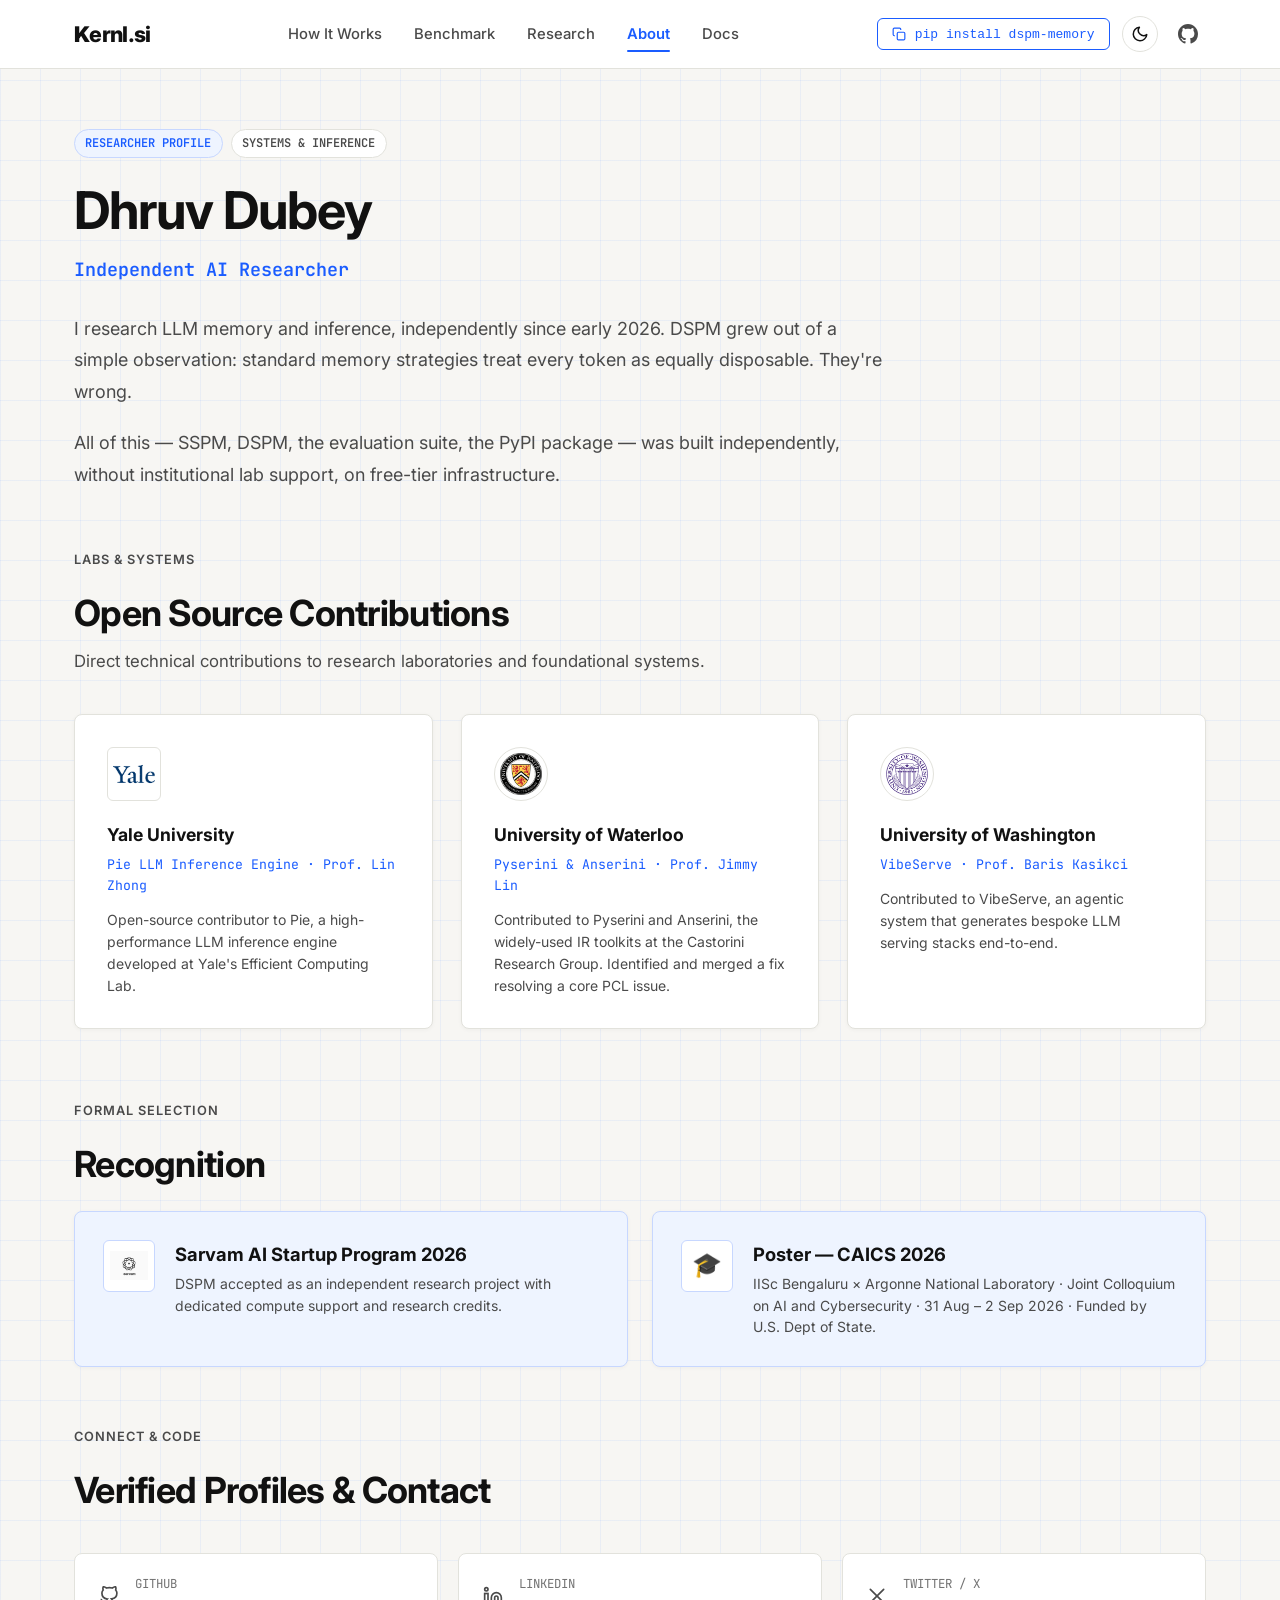
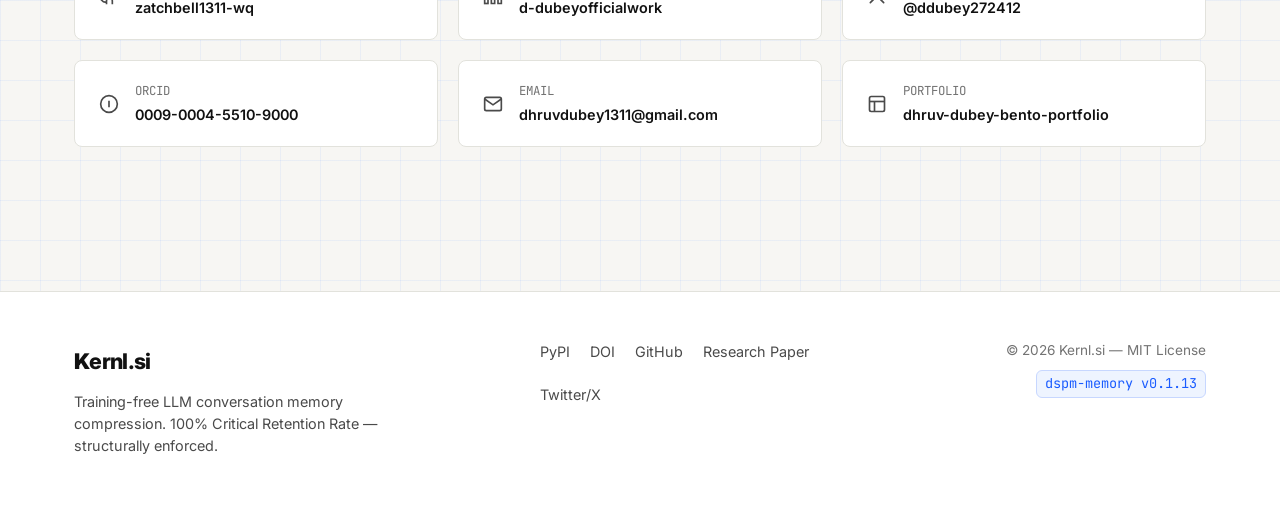
==== commit 5501902c: "fix: update brand and logo text from kernl.ai to kernl.si across all pages" ====
--- a/about.html
+++ b/about.html
@@ -10,7 +10,7 @@
   </script>
   <meta charset="UTF-8">
   <meta name="viewport" content="width=device-width, initial-scale=1.0">
-  <title>About — Dhruv Dubey &middot; Kernl.ai</title>
+  <title>About — Dhruv Dubey &middot; Kernl.si</title>
   <meta name="description" content="Dhruv Dubey is an independent AI researcher working on LLM memory and inference. Creator of DSPM and open-source contributor to Yale, UW, and Waterloo projects.">
   <link rel="icon" type="image/svg+xml" href="favicon.svg">
   <link rel="stylesheet" href="styles.css">
@@ -21,7 +21,7 @@
   <div id="splash-screen">
     <div class="splash-content">
       <div class="splash-logo kernl-logo">
-        <span class="logo-mark">K</span><span class="logo-suffix">ernl.ai</span>
+        <span class="logo-mark">K</span><span class="logo-suffix">ernl.si</span>
       </div>
       <div class="splash-sub">Dynamic Semantic Patch Memory</div>
       <div class="splash-redirect-info"></div>
@@ -31,8 +31,8 @@
   <!-- Shared Top Navigation -->
   <header class="site-header">
     <div class="container nav-container">
-      <a href="index.html" class="kernl-logo" aria-label="Kernl.ai Home">
-        <span class="logo-mark">K</span><span class="logo-suffix">ernl.ai</span>
+      <a href="index.html" class="kernl-logo" aria-label="Kernl.si Home">
+        <span class="logo-mark">K</span><span class="logo-suffix">ernl.si</span>
       </a>
 
       <nav>
@@ -298,7 +298,7 @@
     <div class="container footer-container">
       <div class="footer-brand">
         <a href="index.html" class="kernl-logo">
-          <span class="logo-mark">K</span><span class="logo-suffix">ernl.ai</span>
+          <span class="logo-mark">K</span><span class="logo-suffix">ernl.si</span>
         </a>
         <p>
           Training-free LLM conversation memory compression. 100% Critical Retention Rate — structurally enforced.
@@ -314,7 +314,7 @@
       </div>
 
       <div class="footer-right">
-        <div>&copy; 2026 Kernl.ai &mdash; MIT License</div>
+        <div>&copy; 2026 Kernl.si &mdash; MIT License</div>
         <div class="version-tag">dspm-memory v0.1.13</div>
       </div>
     </div>
--- a/styles.css
+++ b/styles.css
@@ -1,5 +1,5 @@
 /* ==========================================================================
-   KERNL.AI — WARM EDITORIAL DESIGN SYSTEM WITH DUAL THEME (LIGHT + DARK)
+   KERNL.SI — WARM EDITORIAL DESIGN SYSTEM WITH DUAL THEME (LIGHT + DARK)
    Light: Warm Off-White (#F7F6F3), Serif Hero, Pure Blue (#1A5CFF) Accents
    Dark:  Warm Deep Near-Black (#0D0D0F), Surface (#16161A), Shifted Blue (#4D8FFF)
    ========================================================================== */
@@ -195,7 +195,7 @@
 }
 
 /* --------------------------------------------------------------------------
-   BRAND & LOGO ANIMATION (K absorbs ernl.ai)
+   BRAND & LOGO ANIMATION (K absorbs ernl.si)
    -------------------------------------------------------------------------- */
 .kernl-logo {
   display: inline-flex;
